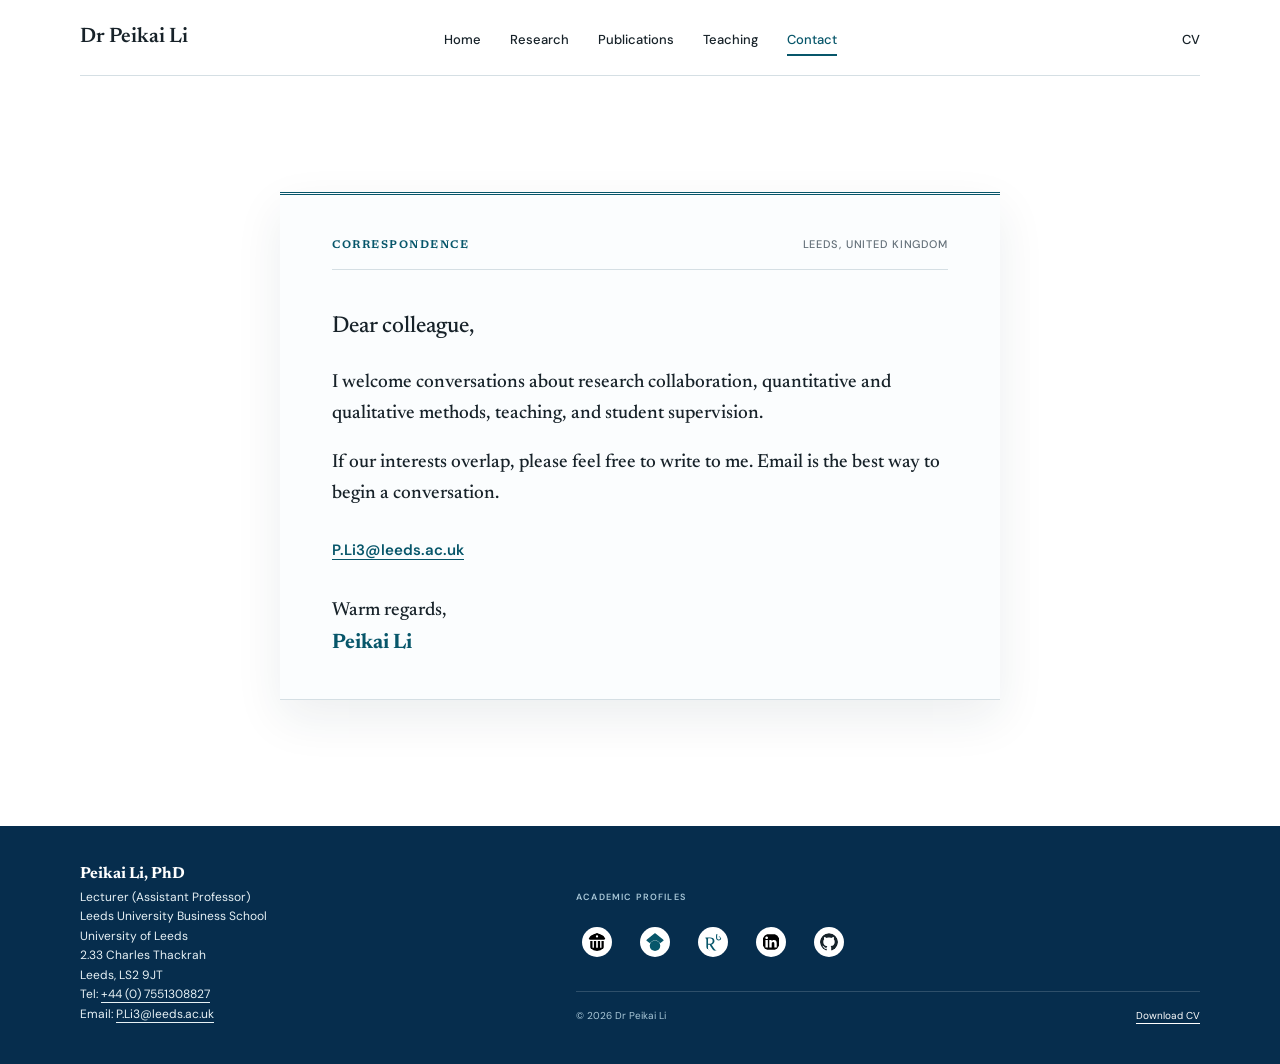
==== contact.html @ 64f4bd40 "Refine page headings and redesign contact letter" ====
<!doctype html>
<html lang="en"><head>
  <meta charset="utf-8"><meta name="viewport" content="width=device-width,initial-scale=1"><meta name="description" content="Contact Dr Peikai Li and find his academic profiles.">
  <title>Dr Peikai Li | Contact</title><link rel="preconnect" href="https://fonts.googleapis.com"><link rel="preconnect" href="https://fonts.gstatic.com" crossorigin><link href="https://fonts.googleapis.com/css2?family=DM+Sans:wght@400;500;600&family=Newsreader:opsz,wght@6..72,500;6..72,600&display=swap" rel="stylesheet"><link rel="stylesheet" href="styles.css">
</head><body class="contact-body">
  <a class="skip-link" href="#main">Skip to content</a><header class="site-header"><a class="site-name" href="index.html">Dr Peikai Li</a><nav aria-label="Main navigation"><a href="index.html">Home</a><a href="research.html">Research</a><a href="publications.html">Publications</a><a href="teaching.html">Teaching</a><a class="active" href="contact.html">Contact</a></nav><a class="cv-link" href="assets/Peikai-Li-CV.docx">CV</a></header>
  <main id="main" class="page-main contact-page letter-page">
    <article class="letter-card">
      <div class="letter-heading"><p class="section-label">Correspondence</p><p>Leeds, United Kingdom</p></div>
      <p class="salutation">Dear colleague,</p>
      <p>I welcome conversations about research collaboration, quantitative and qualitative methods, teaching, and student supervision.</p>
      <p>If our interests overlap, please feel free to write to me. Email is the best way to begin a conversation.</p>
      <p class="letter-email"><a href="mailto:P.Li3@leeds.ac.uk">P.Li3@leeds.ac.uk</a></p>
      <p class="letter-signoff">Warm regards,<br><strong>Peikai Li</strong></p>
    </article>
  </main>
  <section class="contact-band" aria-label="Contact details and academic profiles"><div class="contact-band-inner">
    <address><strong>Peikai Li, PhD</strong><br>Lecturer (Assistant Professor)<br>Leeds University Business School<br>University of Leeds<br>2.33 Charles Thackrah<br>Leeds, LS2 9JT<br>Tel: <a href="tel:+447551308827">+44 (0) 7551308827</a><br>Email: <a href="mailto:P.Li3@leeds.ac.uk">P.Li3@leeds.ac.uk</a></address>
    <div class="band-profiles"><p>Academic profiles</p><div class="profile-links">
      <a aria-label="University of Leeds profile" title="University of Leeds" href="https://business.leeds.ac.uk/departments-management-organisations/staff/2081/dr-peikai-li" target="_blank" rel="noreferrer"><img src="assets/icon-leeds.svg" alt=""></a>
      <a aria-label="Google Scholar" title="Google Scholar" href="https://scholar.google.nl/citations?hl=en&amp;user=7ez94Y8AAAAJ" target="_blank" rel="noreferrer"><img src="assets/icon-google-scholar.svg" alt=""></a>
      <a aria-label="ResearchGate" title="ResearchGate" href="https://www.researchgate.net/profile/Peikai-Li" target="_blank" rel="noreferrer"><img src="assets/icon-researchgate.svg" alt=""></a>
      <a aria-label="LinkedIn" title="LinkedIn" href="https://www.linkedin.com/in/peikai-li-b8738012b/?locale=en" target="_blank" rel="noreferrer"><img src="assets/icon-linkedin.svg" alt=""></a>
      <a aria-label="GitHub" title="GitHub" href="https://github.com/dr-Peikai-Li" target="_blank" rel="noreferrer"><img src="assets/icon-github.svg" alt=""></a>
    </div><div class="band-meta"><span>© 2026 Dr Peikai Li</span><a href="assets/Peikai-Li-CV.docx">Download CV</a></div></div>
  </div></section>
</body></html>
---- styles.css ----
:root {
  --ink: #172229;
  --muted: #647079;
  --paper: #ffffff;
  --cool: #f2f7fa;
  --cool-strong: #e7f0f5;
  --teal: #07566a;
  --line: #d5dfe4;
  --serif: "Newsreader", Georgia, serif;
  --sans: "DM Sans", Arial, sans-serif;
  --page: min(1120px, calc(100% - 48px));
}

* { box-sizing: border-box; }
html { scroll-behavior: smooth; }
body { margin: 0; color: var(--ink); background: var(--paper); font: 16px/1.62 var(--sans); -webkit-font-smoothing: antialiased; }
a { color: inherit; text-decoration-thickness: 1px; text-underline-offset: 4px; }
a:hover { color: var(--teal); }
h1, h2 { margin-top: 0; font-family: var(--serif); font-weight: 500; line-height: 1.08; }
.skip-link { position: fixed; top: -60px; left: 16px; z-index: 20; padding: 9px 14px; color: #fff; background: var(--ink); }
.skip-link:focus { top: 12px; }

.site-header { width: var(--page); min-height: 76px; margin: auto; display: grid; grid-template-columns: 1fr auto 1fr; align-items: center; border-bottom: 1px solid var(--line); }
.site-name { justify-self: start; font: 600 21px/1 var(--serif); text-decoration: none; }
.site-header nav { display: flex; gap: 29px; }
.site-header nav a, .cv-link { position: relative; padding: 28px 0 23px; font-size: 13px; font-weight: 500; text-decoration: none; }
.site-header nav a::after { content: ""; position: absolute; left: 0; right: 100%; bottom: 18px; height: 2px; background: var(--teal); transition: right .2s ease; }
.site-header nav a:hover::after, .site-header nav a.active::after { right: 0; }
.site-header nav a.active { color: var(--teal); }
.cv-link { justify-self: end; }

.home-main, .page-main, footer { width: var(--page); margin-inline: auto; }
.home-hero { display: grid; grid-template-columns: minmax(0, 1.25fr) minmax(300px, .75fr); align-items: center; gap: 84px; padding: 38px 0; }
.home-copy { animation: rise .55s ease-out both; }
.home-copy h1 { margin: 0 0 19px; font-size: clamp(52px, 5.2vw, 64px); letter-spacing: -.03em; }
.home-copy h1 span { display: block; margin-top: 8px; color: var(--ink); font: 500 .42em/1.15 var(--serif); letter-spacing: .03em; }
.role { margin: 0 0 20px; color: #35454e; font-size: 18px; line-height: 1.45; }
.role::after { content: ""; display: block; width: 70px; height: 3px; margin-top: 22px; background: var(--teal); }
.bio { max-width: 650px; margin: 0 0 19px; font: 500 19px/1.42 var(--serif); }
.email-link { color: var(--teal); font-size: 13px; font-weight: 600; }
.portrait-wrap { position: relative; z-index: 0; margin: 0; animation: rise .65s .08s ease-out both; }
.portrait-wrap::before { content: ""; position: absolute; z-index: -1; top: -38px; right: calc((100vw - min(1120px, 100vw - 48px)) / -2); bottom: -38px; left: 50%; background: var(--cool-strong); }
.portrait-wrap img { display: block; width: min(100%, 350px); height: auto; aspect-ratio: 1; margin-inline: auto; object-fit: cover; border: 4px solid #fff; border-radius: 50%; filter: saturate(.86); }

.home-details { position: relative; display: grid; grid-template-columns: 1fr 1fr; gap: 70px; padding: 33px 0 58px; }
.home-details::before { content: ""; position: absolute; z-index: -1; inset: 0 calc((100vw - 100%) / -2); background: var(--cool); border-top: 1px solid var(--line); }
.section-label { margin: 0 0 20px; color: var(--teal); font-size: 11px; font-weight: 600; letter-spacing: .14em; text-transform: uppercase; }
.timeline { border-left: 1px solid var(--teal); }
.timeline article { position: relative; display: grid; grid-template-columns: 82px 1fr; gap: 20px; padding: 0 0 19px 24px; }
.timeline article:last-child { padding-bottom: 0; }
.timeline article::before { content: ""; position: absolute; top: 7px; left: -5px; width: 9px; height: 9px; border: 2px solid var(--cool); border-radius: 50%; background: var(--teal); }
.timeline article > span { color: var(--muted); font-size: 12px; font-weight: 600; }
.timeline strong { font-size: 14px; font-weight: 600; }
.timeline p { margin: 2px 0 0; color: var(--muted); font-size: 13px; }

.page-main { min-height: calc(100vh - 150px); padding: 62px 0 76px; }
.narrow-page, .contact-page { max-width: 940px; }
.page-intro { display: grid; grid-template-columns: 150px 1fr; column-gap: 35px; margin-bottom: 46px; }
.page-intro .section-label { grid-row: 1 / 3; }
.page-intro h1 { margin-bottom: 14px; font-size: clamp(47px, 5vw, 66px); }
.page-intro > p:last-child { max-width: 680px; margin: 0; color: var(--muted); font-size: 17px; }
.page-intro a { color: var(--teal); }
.page-intro.simple-intro { grid-template-columns: 1fr; }
.page-intro.simple-intro h1, .page-intro.simple-intro > p:last-child { grid-column: 1; }
.page-intro.understated-intro { align-items: start; margin-bottom: 36px; padding-bottom: 24px; border-bottom: 1px solid var(--line); }
.page-intro.understated-intro .section-label { grid-row: auto; margin-top: 3px; }
.page-intro.understated-intro > p:last-child { max-width: 720px; }

.topic-list { border-top: 1px solid var(--line); }
.topic-list article { display: grid; grid-template-columns: 250px 1fr; gap: 42px; align-items: start; padding: 28px 0; border-bottom: 1px solid var(--line); }
.topic-list img { width: 250px; height: 170px; object-fit: cover; filter: saturate(.72); transition: filter .25s ease, transform .25s ease; }
.topic-list article:hover img { filter: saturate(.95); transform: translateY(-2px); }
.topic-list h2 { margin: 1px 0 9px; font-size: 31px; }
.topic-list p { max-width: 670px; margin: 0; color: var(--muted); }
.related-work { display: flex; flex-wrap: wrap; gap: 7px 18px; margin-top: 17px; padding-top: 14px; border-top: 1px solid var(--line); }
.related-work > span { flex-basis: 100%; color: var(--teal); font-size: 10px; font-weight: 600; letter-spacing: .12em; text-transform: uppercase; }
.related-work a, .related-work p { color: #344851; font-size: 12px; font-weight: 500; }
.small-callout { display: grid; grid-template-columns: 1.1fr 1fr auto; gap: 30px; align-items: center; margin-top: 30px; padding: 24px 28px; background: var(--cool); border-top: 1px solid var(--line); border-bottom: 1px solid var(--line); }
.small-callout h2 { margin: 0; font-size: 27px; }
.small-callout p { margin: 0; }
.small-callout a { color: var(--teal); font-size: 13px; font-weight: 600; white-space: nowrap; }

.publication-list { padding: 0; margin: 0; list-style: none; border-top: 1px solid var(--line); }
.publication-list li { display: grid; grid-template-columns: 64px 1fr; gap: 18px; padding: 20px 0; border-bottom: 1px solid var(--line); transition: padding-left .2s ease, background .2s ease; }
.publication-list li:hover { padding-left: 10px; background: var(--cool); }
.publication-list li > span { color: var(--teal); font-size: 12px; font-weight: 600; }
.publication-list h2 { margin: 0 0 5px; font: 600 17px/1.4 var(--sans); }
.publication-list p { margin: 0 0 5px; color: var(--muted); font-size: 13px; }
.publication-list a { color: var(--teal); font-size: 11px; font-weight: 600; }
.apa-list li { padding: 22px 0; }
.apa-list li:hover { padding-left: 0; }
.apa-citation { max-width: 800px; margin: 0 !important; color: var(--ink) !important; font-size: 14px !important; line-height: 1.62; }
.apa-citation a { overflow-wrap: anywhere; font-size: 12px; font-weight: 500; }
.ranking-tags { display: flex; gap: 6px; margin-top: 10px; }
.ranking-tags span { padding: 3px 8px; color: var(--teal); background: var(--cool); border: 1px solid var(--line); font-size: 9px; font-weight: 600; letter-spacing: .08em; text-transform: uppercase; }
.software-row { display: grid; grid-template-columns: 1fr 1.2fr auto; gap: 30px; align-items: center; margin-top: 34px; padding: 24px 0; border-top: 1px solid var(--line); border-bottom: 1px solid var(--line); }
.software-row h2 { margin: 0; font-size: 27px; }
.software-row p { margin: 0; color: var(--muted); }
.software-row a { color: var(--teal); font-size: 13px; font-weight: 600; }

.course-list { border-top: 1px solid var(--line); }
.course-list article { display: grid; grid-template-columns: 155px 1fr 280px; gap: 30px; align-items: center; padding: 23px 0; border-bottom: 1px solid var(--line); }
.course-list article > p { margin: 0; color: var(--teal); font-size: 11px; font-weight: 600; letter-spacing: .08em; text-transform: uppercase; }
.course-list h2 { margin: 0; font-size: 25px; }
.course-list span { color: var(--muted); font-size: 13px; }
.methods { margin-top: 40px; }
.methods ul { display: flex; flex-wrap: wrap; gap: 8px; padding: 0; margin: 0; list-style: none; }
.methods li { padding: 6px 10px; color: var(--teal); background: var(--cool); border: 1px solid var(--line); font-size: 12px; }

.contact-grid { display: grid; grid-template-columns: minmax(300px, .75fr) 1.25fr; gap: 80px; padding-top: 35px; border-top: 1px solid var(--line); }
.contact-primary { display: inline-block; margin: 3px 0 25px; color: var(--teal); font: 500 28px var(--serif); }
.contact-address > p:last-child { color: var(--muted); }
.compact-contact { grid-template-columns: 1fr 1fr; align-items: start; }
.compact-contact > p { margin: 0; color: var(--muted); }
.profile-links { display: grid; grid-template-columns: repeat(5, 1fr); gap: 10px; }
.profile-links a { min-width: 0; display: flex; flex-direction: column; align-items: center; gap: 9px; padding: 17px 7px 14px; color: var(--ink); border-top: 1px solid var(--line); border-bottom: 1px solid var(--line); text-decoration: none; transition: background .2s ease, transform .2s ease; }
.profile-links a:hover { color: var(--teal); background: var(--cool); transform: translateY(-2px); }
.profile-links img { width: 25px; height: 25px; object-fit: contain; }
.profile-links span { overflow: hidden; max-width: 100%; font-size: 10px; font-weight: 600; text-overflow: ellipsis; white-space: nowrap; }

.contact-body { min-height: 100vh; display: flex; flex-direction: column; }
.contact-body .site-header { flex: 0 0 auto; }
.contact-body .letter-page { flex: 1 0 auto; }
.letter-page { display: flex; justify-content: center; align-items: center; padding-top: 52px; padding-bottom: 62px; }
.letter-card { width: min(100%, 720px); padding: 42px 52px 38px; background: #fbfdfe; border-top: 3px double var(--teal); border-bottom: 1px solid var(--line); box-shadow: 0 18px 45px rgba(20,45,60,.08); font: 500 19px/1.62 var(--serif); }
.letter-heading { display: flex; justify-content: space-between; gap: 25px; margin-bottom: 38px; padding-bottom: 14px; border-bottom: 1px solid var(--line); }
.letter-heading p { margin: 0; }
.letter-heading p:last-child { color: var(--muted); font: 500 11px var(--sans); letter-spacing: .08em; text-transform: uppercase; }
.salutation { font-size: 23px; }
.letter-email { margin: 28px 0; font-family: var(--sans); font-size: 15px; font-weight: 600; }
.letter-email a { color: var(--teal); }
.letter-signoff { margin: 34px 0 0; }
.letter-signoff strong { color: var(--teal); font-size: 21px; }

.contact-band { flex: 0 0 auto; color: #e7f1f5; background: #062d4d; }
.contact-band-inner { width: var(--page); margin: auto; display: grid; grid-template-columns: minmax(300px, .8fr) 1.2fr; gap: 80px; align-items: end; padding: 36px 0 40px; }
.contact-band address { font-style: normal; font-size: 12px; line-height: 1.62; }
.contact-band address strong { color: #fff; font-family: var(--serif); font-size: 16px; }
.contact-band a { color: inherit; }
.band-profiles > p { margin: 0 0 16px; color: #a9c7d7; font-size: 9px; font-weight: 600; letter-spacing: .13em; text-transform: uppercase; }
.contact-band .profile-links { display: flex; gap: 16px; }
.contact-band .profile-links a { flex: 0 0 42px; width: 42px; height: 42px; display: grid; place-items: center; padding: 0; color: #e7f1f5; border: 0; }
.contact-band .profile-links a:hover { color: #fff; background: rgba(255,255,255,.08); }
.contact-band .profile-links img { width: 30px; height: 30px; padding: 6px; background: #fff; border-radius: 50%; }
.band-meta { display: flex; justify-content: space-between; gap: 25px; margin-top: 28px; padding-top: 16px; color: #a9c7d7; border-top: 1px solid rgba(255,255,255,.16); font-size: 10px; }
.band-meta a { color: #fff; }

footer { display: flex; justify-content: space-between; gap: 30px; padding: 26px 0 42px; color: var(--muted); font-size: 11px; border-top: 1px solid var(--line); }
footer p { margin: 0; }
footer div { display: flex; gap: 20px; }

@keyframes rise { from { opacity: 0; transform: translateY(10px); } to { opacity: 1; transform: none; } }
@media (max-width: 820px) {
  :root { --page: min(100% - 32px, 660px); }
  .site-header { grid-template-columns: 1fr auto; padding-top: 16px; }
  .site-header nav { grid-column: 1 / 3; grid-row: 2; justify-content: space-between; width: 100%; gap: 12px; overflow-x: auto; }
  .site-header nav a { padding: 15px 0 20px; }
  .site-header nav a::after { bottom: 14px; }
  .home-hero { grid-template-columns: 1fr; gap: 38px; min-height: auto; padding: 48px 0; }
  .portrait-wrap { grid-row: 1; max-width: 290px; }
  .portrait-wrap::before { inset: -35px calc((100vw - min(100vw - 32px, 660px)) / -2) -35px 45%; }
  .home-details { grid-template-columns: 1fr; gap: 32px; }
  .page-intro { grid-template-columns: 1fr; gap: 4px; }
  .page-intro .section-label { grid-row: auto; }
  .topic-list article { grid-template-columns: 190px 1fr; gap: 25px; }
  .topic-list img { width: 190px; height: 140px; }
  .small-callout, .software-row { grid-template-columns: 1fr; }
  .course-list article { grid-template-columns: 1fr; gap: 5px; }
  .contact-grid { grid-template-columns: 1fr; gap: 42px; }
  .contact-band-inner { grid-template-columns: 1fr; gap: 30px; }
  .letter-page { align-items: flex-start; }
}

@media (max-width: 540px) {
  .home-copy h1 { font-size: 54px; }
  .home-copy h1 span { font-size: .5em; }
  .bio { font-size: 20px; }
  .timeline article { grid-template-columns: 70px 1fr; padding-left: 19px; }
  .topic-list article { grid-template-columns: 1fr; }
  .topic-list img { width: 100%; height: 190px; }
  .site-header nav a { font-size: 11px; }
  .page-main { padding-top: 44px; }
  .profile-links { grid-template-columns: repeat(3, 1fr); }
  .contact-band-inner { padding: 30px 0; }
  .letter-card { padding: 32px 24px; font-size: 17px; }
  .letter-heading { align-items: flex-start; flex-direction: column; gap: 6px; margin-bottom: 28px; }
  .band-meta { align-items: flex-start; flex-direction: column; gap: 8px; }
  .contact-primary { font-size: 23px; }
  footer { flex-direction: column; }
}

@media (prefers-reduced-motion: reduce) {
  html { scroll-behavior: auto; }
  *, *::before, *::after { animation: none !important; transition: none !important; }
}
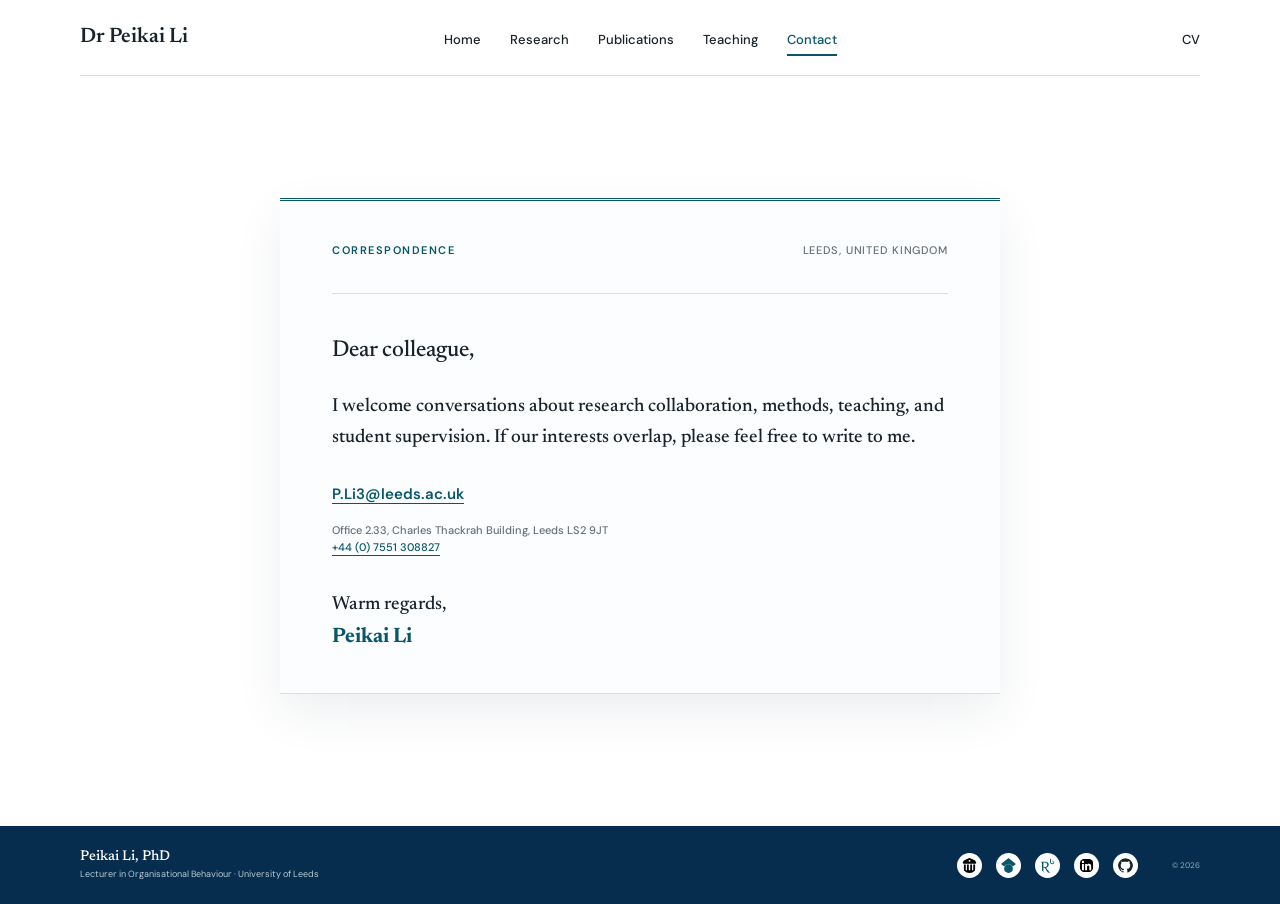
==== commit 6e9c2978: "Refine unified academic site footer" ====
--- a/contact.html
+++ b/contact.html
@@ -6,22 +6,13 @@
   <a class="skip-link" href="#main">Skip to content</a><header class="site-header"><a class="site-name" href="index.html">Dr Peikai Li</a><nav aria-label="Main navigation"><a href="index.html">Home</a><a href="research.html">Research</a><a href="publications.html">Publications</a><a href="teaching.html">Teaching</a><a class="active" href="contact.html">Contact</a></nav><a class="cv-link" href="assets/Peikai-Li-CV.docx">CV</a></header>
   <main id="main" class="page-main contact-page letter-page">
     <article class="letter-card">
-      <div class="letter-heading"><p class="section-label">Correspondence</p><p>Leeds, United Kingdom</p></div>
+      <div class="letter-heading"><h1 class="section-label">Correspondence</h1><p>Leeds, United Kingdom</p></div>
       <p class="salutation">Dear colleague,</p>
-      <p>I welcome conversations about research collaboration, quantitative and qualitative methods, teaching, and student supervision.</p>
-      <p>If our interests overlap, please feel free to write to me. Email is the best way to begin a conversation.</p>
+      <p>I welcome conversations about research collaboration, methods, teaching, and student supervision. If our interests overlap, please feel free to write to me.</p>
       <p class="letter-email"><a href="mailto:P.Li3@leeds.ac.uk">P.Li3@leeds.ac.uk</a></p>
+      <p class="office-details">Office 2.33, Charles Thackrah Building, Leeds LS2 9JT<br><a href="tel:+447551308827">+44 (0) 7551 308827</a></p>
       <p class="letter-signoff">Warm regards,<br><strong>Peikai Li</strong></p>
     </article>
   </main>
-  <section class="contact-band" aria-label="Contact details and academic profiles"><div class="contact-band-inner">
-    <address><strong>Peikai Li, PhD</strong><br>Lecturer (Assistant Professor)<br>Leeds University Business School<br>University of Leeds<br>2.33 Charles Thackrah<br>Leeds, LS2 9JT<br>Tel: <a href="tel:+447551308827">+44 (0) 7551308827</a><br>Email: <a href="mailto:P.Li3@leeds.ac.uk">P.Li3@leeds.ac.uk</a></address>
-    <div class="band-profiles"><p>Academic profiles</p><div class="profile-links">
-      <a aria-label="University of Leeds profile" title="University of Leeds" href="https://business.leeds.ac.uk/departments-management-organisations/staff/2081/dr-peikai-li" target="_blank" rel="noreferrer"><img src="assets/icon-leeds.svg" alt=""></a>
-      <a aria-label="Google Scholar" title="Google Scholar" href="https://scholar.google.nl/citations?hl=en&amp;user=7ez94Y8AAAAJ" target="_blank" rel="noreferrer"><img src="assets/icon-google-scholar.svg" alt=""></a>
-      <a aria-label="ResearchGate" title="ResearchGate" href="https://www.researchgate.net/profile/Peikai-Li" target="_blank" rel="noreferrer"><img src="assets/icon-researchgate.svg" alt=""></a>
-      <a aria-label="LinkedIn" title="LinkedIn" href="https://www.linkedin.com/in/peikai-li-b8738012b/?locale=en" target="_blank" rel="noreferrer"><img src="assets/icon-linkedin.svg" alt=""></a>
-      <a aria-label="GitHub" title="GitHub" href="https://github.com/dr-Peikai-Li" target="_blank" rel="noreferrer"><img src="assets/icon-github.svg" alt=""></a>
-    </div><div class="band-meta"><span>© 2026 Dr Peikai Li</span><a href="assets/Peikai-Li-CV.docx">Download CV</a></div></div>
-  </div></section>
+  <footer class="site-footer"><div class="site-footer-inner"><div class="footer-identity"><strong>Peikai Li, PhD</strong><span>Lecturer in Organisational Behaviour · University of Leeds</span></div><div class="footer-links"><a aria-label="University of Leeds profile" title="University of Leeds" href="https://business.leeds.ac.uk/departments-management-organisations/staff/2081/dr-peikai-li" target="_blank" rel="noreferrer"><img src="assets/icon-leeds.svg" alt=""></a><a aria-label="Google Scholar" title="Google Scholar" href="https://scholar.google.nl/citations?hl=en&amp;user=7ez94Y8AAAAJ" target="_blank" rel="noreferrer"><img src="assets/icon-google-scholar.svg" alt=""></a><a aria-label="ResearchGate" title="ResearchGate" href="https://www.researchgate.net/profile/Peikai-Li" target="_blank" rel="noreferrer"><img src="assets/icon-researchgate.svg" alt=""></a><a aria-label="LinkedIn" title="LinkedIn" href="https://www.linkedin.com/in/peikai-li-b8738012b/?locale=en" target="_blank" rel="noreferrer"><img src="assets/icon-linkedin.svg" alt=""></a><a aria-label="GitHub" title="GitHub" href="https://github.com/dr-Peikai-Li" target="_blank" rel="noreferrer"><img src="assets/icon-github.svg" alt=""></a></div><span class="footer-copy">© 2026</span></div></footer>
 </body></html>
--- a/styles.css
+++ b/styles.css
@@ -44,7 +44,7 @@
 
 .home-details { position: relative; display: grid; grid-template-columns: 1fr 1fr; gap: 70px; padding: 33px 0 58px; }
 .home-details::before { content: ""; position: absolute; z-index: -1; inset: 0 calc((100vw - 100%) / -2); background: var(--cool); border-top: 1px solid var(--line); }
-.section-label { margin: 0 0 20px; color: var(--teal); font-size: 11px; font-weight: 600; letter-spacing: .14em; text-transform: uppercase; }
+.section-label { margin: 0 0 20px; color: var(--teal); font: 600 11px/1.4 var(--sans); letter-spacing: .14em; text-transform: uppercase; }
 .timeline { border-left: 1px solid var(--teal); }
 .timeline article { position: relative; display: grid; grid-template-columns: 82px 1fr; gap: 20px; padding: 0 0 19px 24px; }
 .timeline article:last-child { padding-bottom: 0; }
@@ -58,6 +58,7 @@
 .page-intro { display: grid; grid-template-columns: 150px 1fr; column-gap: 35px; margin-bottom: 46px; }
 .page-intro .section-label { grid-row: 1 / 3; }
 .page-intro h1 { margin-bottom: 14px; font-size: clamp(47px, 5vw, 66px); }
+.page-intro h1.section-label { margin: 3px 0 20px; font: 600 11px/1.4 var(--sans); letter-spacing: .14em; }
 .page-intro > p:last-child { max-width: 680px; margin: 0; color: var(--muted); font-size: 17px; }
 .page-intro a { color: var(--teal); }
 .page-intro.simple-intro { grid-template-columns: 1fr; }
@@ -89,7 +90,7 @@
 .publication-list a { color: var(--teal); font-size: 11px; font-weight: 600; }
 .apa-list li { padding: 22px 0; }
 .apa-list li:hover { padding-left: 0; }
-.apa-citation { max-width: 800px; margin: 0 !important; color: var(--ink) !important; font-size: 14px !important; line-height: 1.62; }
+.apa-citation { max-width: 76ch; margin: 0 !important; padding-left: 1.5em; color: var(--ink) !important; font-size: 14px !important; line-height: 1.7; text-indent: -1.5em; }
 .apa-citation a { overflow-wrap: anywhere; font-size: 12px; font-weight: 500; }
 .ranking-tags { display: flex; gap: 6px; margin-top: 10px; }
 .ranking-tags span { padding: 3px 8px; color: var(--teal); background: var(--cool); border: 1px solid var(--line); font-size: 9px; font-weight: 600; letter-spacing: .08em; text-transform: uppercase; }
@@ -99,13 +100,12 @@
 .software-row a { color: var(--teal); font-size: 13px; font-weight: 600; }
 
 .course-list { border-top: 1px solid var(--line); }
-.course-list article { display: grid; grid-template-columns: 155px 1fr 280px; gap: 30px; align-items: center; padding: 23px 0; border-bottom: 1px solid var(--line); }
+.course-list article { display: grid; grid-template-columns: 155px 1fr 280px; gap: 30px; align-items: center; padding: 19px 0; border-bottom: 1px solid var(--line); }
 .course-list article > p { margin: 0; color: var(--teal); font-size: 11px; font-weight: 600; letter-spacing: .08em; text-transform: uppercase; }
-.course-list h2 { margin: 0; font-size: 25px; }
+.course-list h2 { margin: 0; font-size: 20px; line-height: 1.2; }
 .course-list span { color: var(--muted); font-size: 13px; }
 .methods { margin-top: 40px; }
-.methods ul { display: flex; flex-wrap: wrap; gap: 8px; padding: 0; margin: 0; list-style: none; }
-.methods li { padding: 6px 10px; color: var(--teal); background: var(--cool); border: 1px solid var(--line); font-size: 12px; }
+.methods p { max-width: 760px; margin: 0; color: var(--muted); font-size: 13px; line-height: 1.8; }
 
 .contact-grid { display: grid; grid-template-columns: minmax(300px, .75fr) 1.25fr; gap: 80px; padding-top: 35px; border-top: 1px solid var(--line); }
 .contact-primary { display: inline-block; margin: 3px 0 25px; color: var(--teal); font: 500 28px var(--serif); }
@@ -129,35 +129,50 @@
 .salutation { font-size: 23px; }
 .letter-email { margin: 28px 0; font-family: var(--sans); font-size: 15px; font-weight: 600; }
 .letter-email a { color: var(--teal); }
+.office-details { margin: -12px 0 0; color: var(--muted); font: 500 11px/1.55 var(--sans); }
+.office-details a { color: var(--teal); }
 .letter-signoff { margin: 34px 0 0; }
 .letter-signoff strong { color: var(--teal); font-size: 21px; }
 
 .contact-band { flex: 0 0 auto; color: #e7f1f5; background: #062d4d; }
-.contact-band-inner { width: var(--page); margin: auto; display: grid; grid-template-columns: minmax(300px, .8fr) 1.2fr; gap: 80px; align-items: end; padding: 36px 0 40px; }
-.contact-band address { font-style: normal; font-size: 12px; line-height: 1.62; }
-.contact-band address strong { color: #fff; font-family: var(--serif); font-size: 16px; }
+.contact-band-inner { width: var(--page); margin: auto; display: grid; grid-template-columns: minmax(500px, 1.35fr) .65fr; gap: 44px; align-items: center; padding: 11px 0 12px; }
+.contact-band address { font-style: normal; font-size: 10px; line-height: 1.55; }
+.contact-band address strong, .contact-band address span { display: block; }
+.contact-band address strong { margin-bottom: 2px; color: #fff; font-family: var(--serif); font-size: 14px; }
 .contact-band a { color: inherit; }
-.band-profiles > p { margin: 0 0 16px; color: #a9c7d7; font-size: 9px; font-weight: 600; letter-spacing: .13em; text-transform: uppercase; }
-.contact-band .profile-links { display: flex; gap: 16px; }
-.contact-band .profile-links a { flex: 0 0 42px; width: 42px; height: 42px; display: grid; place-items: center; padding: 0; color: #e7f1f5; border: 0; }
+.band-profiles { display: grid; grid-template-columns: auto 1fr; gap: 18px; align-items: center; }
+.band-profiles > p { display: none; }
+.contact-band .profile-links { display: flex; gap: 10px; }
+.contact-band .profile-links a { flex: 0 0 34px; width: 34px; height: 34px; display: grid; place-items: center; padding: 0; color: #e7f1f5; border: 0; }
 .contact-band .profile-links a:hover { color: #fff; background: rgba(255,255,255,.08); }
-.contact-band .profile-links img { width: 30px; height: 30px; padding: 6px; background: #fff; border-radius: 50%; }
-.band-meta { display: flex; justify-content: space-between; gap: 25px; margin-top: 28px; padding-top: 16px; color: #a9c7d7; border-top: 1px solid rgba(255,255,255,.16); font-size: 10px; }
+.contact-band .profile-links img { width: 26px; height: 26px; padding: 5px; background: #fff; border-radius: 50%; }
+.band-meta { display: flex; flex-direction: column; gap: 1px; margin: 0; padding: 0; color: #a9c7d7; border: 0; font-size: 8px; white-space: nowrap; }
 .band-meta a { color: #fff; }
 
-footer { display: flex; justify-content: space-between; gap: 30px; padding: 26px 0 42px; color: var(--muted); font-size: 11px; border-top: 1px solid var(--line); }
+footer { display: flex; justify-content: space-between; gap: 30px; padding: 20px 0 26px; color: var(--muted); font-size: 10px; border-top: 1px solid var(--line); }
 footer p { margin: 0; }
 footer div { display: flex; gap: 20px; }
+
+.site-footer { width: 100%; margin: 0; padding: 0; color: #dce9ef; background: #062d4d; border: 0; }
+.site-footer-inner { width: var(--page); min-height: 78px; margin: auto; display: grid; grid-template-columns: 1fr auto auto; gap: 32px; align-items: center; }
+.footer-identity { display: flex !important; flex-direction: column; gap: 1px !important; }
+.footer-identity strong { color: #fff; font: 500 14px/1.3 var(--serif); }
+.footer-identity span { color: #b8cbd5; font-size: 9px; }
+.footer-links { display: flex; gap: 9px !important; }
+.footer-links a { width: 30px; height: 30px; display: grid; place-items: center; text-decoration: none; border-radius: 50%; transition: transform .2s ease, background .2s ease; }
+.footer-links a:hover { background: rgba(255,255,255,.1); transform: translateY(-1px); }
+.footer-links img { width: 25px; height: 25px; padding: 5px; background: #fff; border-radius: 50%; }
+.footer-copy { color: #91aeba; font-size: 8px; white-space: nowrap; }
 
 @keyframes rise { from { opacity: 0; transform: translateY(10px); } to { opacity: 1; transform: none; } }
 @media (max-width: 820px) {
   :root { --page: min(100% - 32px, 660px); }
   .site-header { grid-template-columns: 1fr auto; padding-top: 16px; }
   .site-header nav { grid-column: 1 / 3; grid-row: 2; justify-content: space-between; width: 100%; gap: 12px; overflow-x: auto; }
-  .site-header nav a { padding: 15px 0 20px; }
+  .site-header nav a { display: flex; align-items: center; min-height: 44px; padding: 12px 0 17px; }
   .site-header nav a::after { bottom: 14px; }
   .home-hero { grid-template-columns: 1fr; gap: 38px; min-height: auto; padding: 48px 0; }
-  .portrait-wrap { grid-row: 1; max-width: 290px; }
+  .portrait-wrap { max-width: 250px; }
   .portrait-wrap::before { inset: -35px calc((100vw - min(100vw - 32px, 660px)) / -2) -35px 45%; }
   .home-details { grid-template-columns: 1fr; gap: 32px; }
   .page-intro { grid-template-columns: 1fr; gap: 4px; }
@@ -167,7 +182,7 @@
   .small-callout, .software-row { grid-template-columns: 1fr; }
   .course-list article { grid-template-columns: 1fr; gap: 5px; }
   .contact-grid { grid-template-columns: 1fr; gap: 42px; }
-  .contact-band-inner { grid-template-columns: 1fr; gap: 30px; }
+  .contact-band-inner { grid-template-columns: 1fr; gap: 10px; }
   .letter-page { align-items: flex-start; }
 }
 
@@ -179,14 +194,22 @@
   .topic-list article { grid-template-columns: 1fr; }
   .topic-list img { width: 100%; height: 190px; }
   .site-header nav a { font-size: 11px; }
+  .home-hero { gap: 30px; padding: 40px 0; }
+  .portrait-wrap { max-width: 235px; margin-inline: auto; }
   .page-main { padding-top: 44px; }
   .profile-links { grid-template-columns: repeat(3, 1fr); }
-  .contact-band-inner { padding: 30px 0; }
+  .contact-band-inner { padding: 12px 0 14px; }
+  .band-profiles { grid-template-columns: 1fr auto; gap: 12px; }
   .letter-card { padding: 32px 24px; font-size: 17px; }
   .letter-heading { align-items: flex-start; flex-direction: column; gap: 6px; margin-bottom: 28px; }
   .band-meta { align-items: flex-start; flex-direction: column; gap: 8px; }
   .contact-primary { font-size: 23px; }
   footer { flex-direction: column; }
+  .site-footer { display: block; }
+  .site-footer-inner { min-height: 0; grid-template-columns: 1fr auto; gap: 14px 20px; padding: 14px 0; }
+  .footer-identity { grid-column: 1 / 3; }
+  .footer-links { grid-row: 2; }
+  .footer-copy { grid-row: 2; align-self: center; }
 }
 
 @media (prefers-reduced-motion: reduce) {
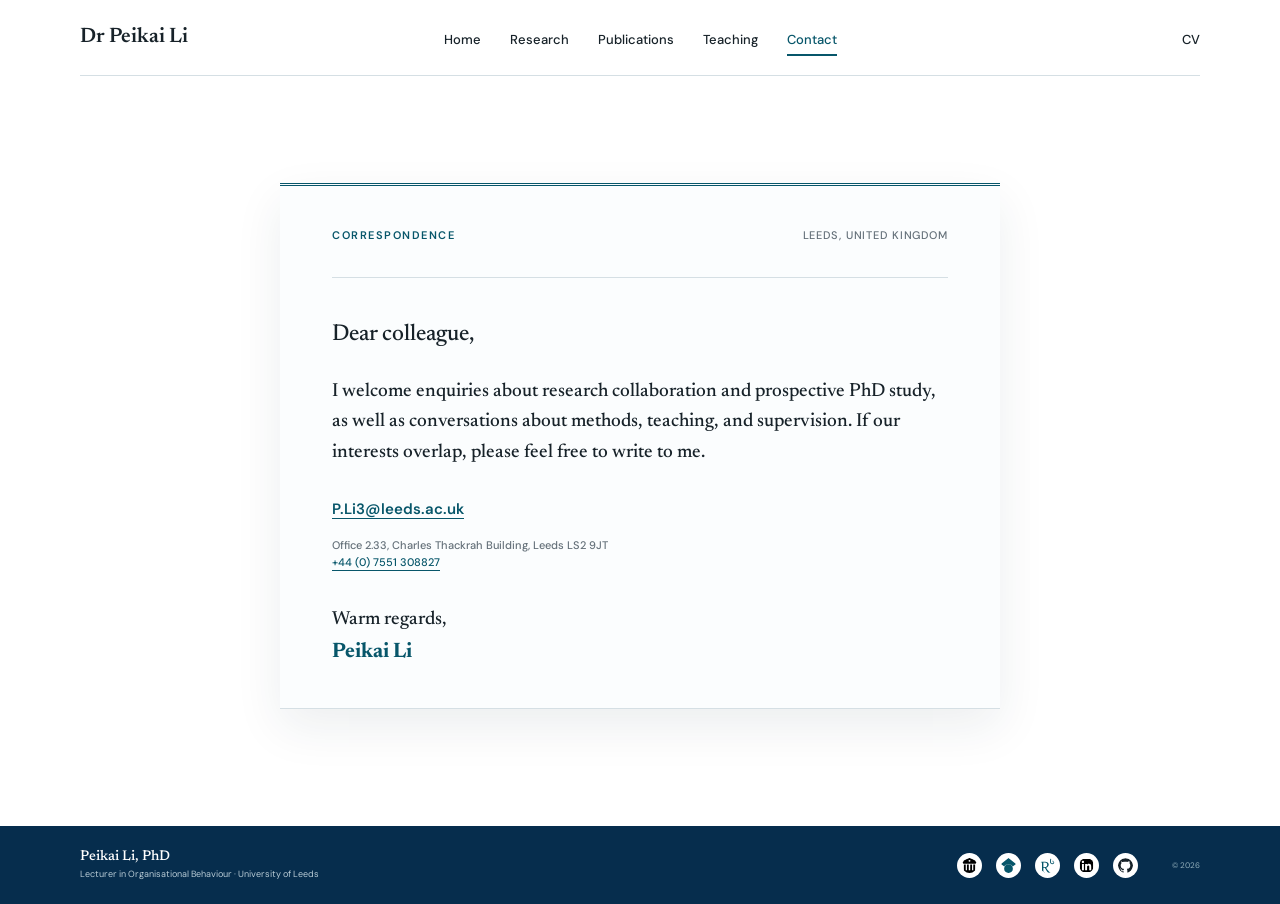
==== commit 799ffcb4: "Invite research and PhD enquiries" ====
--- a/contact.html
+++ b/contact.html
@@ -1,14 +1,14 @@
 <!doctype html>
 <html lang="en"><head>
   <meta charset="utf-8"><meta name="viewport" content="width=device-width,initial-scale=1"><meta name="description" content="Contact Dr Peikai Li and find his academic profiles.">
-  <title>Dr Peikai Li | Contact</title><link rel="preconnect" href="https://fonts.googleapis.com"><link rel="preconnect" href="https://fonts.gstatic.com" crossorigin><link href="https://fonts.googleapis.com/css2?family=DM+Sans:wght@400;500;600&family=Newsreader:opsz,wght@6..72,500;6..72,600&display=swap" rel="stylesheet"><link rel="stylesheet" href="styles.css">
+  <title>Dr Peikai Li | Contact</title><meta name="robots" content="index, follow"><link rel="canonical" href="https://dr-peikai-li.github.io/contact.html"><link rel="preconnect" href="https://fonts.googleapis.com"><link rel="preconnect" href="https://fonts.gstatic.com" crossorigin><link href="https://fonts.googleapis.com/css2?family=DM+Sans:wght@400;500;600&family=Newsreader:opsz,wght@6..72,500;6..72,600&display=swap" rel="stylesheet"><link rel="stylesheet" href="styles.css">
 </head><body class="contact-body">
   <a class="skip-link" href="#main">Skip to content</a><header class="site-header"><a class="site-name" href="index.html">Dr Peikai Li</a><nav aria-label="Main navigation"><a href="index.html">Home</a><a href="research.html">Research</a><a href="publications.html">Publications</a><a href="teaching.html">Teaching</a><a class="active" href="contact.html">Contact</a></nav><a class="cv-link" href="assets/Peikai-Li-CV.docx">CV</a></header>
   <main id="main" class="page-main contact-page letter-page">
     <article class="letter-card">
       <div class="letter-heading"><h1 class="section-label">Correspondence</h1><p>Leeds, United Kingdom</p></div>
       <p class="salutation">Dear colleague,</p>
-      <p>I welcome conversations about research collaboration, methods, teaching, and student supervision. If our interests overlap, please feel free to write to me.</p>
+      <p>I welcome enquiries about research collaboration and prospective PhD study, as well as conversations about methods, teaching, and supervision. If our interests overlap, please feel free to write to me.</p>
       <p class="letter-email"><a href="mailto:P.Li3@leeds.ac.uk">P.Li3@leeds.ac.uk</a></p>
       <p class="office-details">Office 2.33, Charles Thackrah Building, Leeds LS2 9JT<br><a href="tel:+447551308827">+44 (0) 7551 308827</a></p>
       <p class="letter-signoff">Warm regards,<br><strong>Peikai Li</strong></p>
--- a/styles.css
+++ b/styles.css
@@ -5,7 +5,12 @@
   --cool: #f2f7fa;
   --cool-strong: #e7f0f5;
   --teal: #07566a;
+  --navy: #062d4d;
   --line: #d5dfe4;
+  --cool-ink: #35454e;
+  --footer-text: #dce9ef;
+  --footer-muted: #b8cbd5;
+  --letter-paper: #fbfdfe;
   --serif: "Newsreader", Georgia, serif;
   --sans: "DM Sans", Arial, sans-serif;
   --page: min(1120px, calc(100% - 48px));
@@ -34,7 +39,7 @@
 .home-copy { animation: rise .55s ease-out both; }
 .home-copy h1 { margin: 0 0 19px; font-size: clamp(52px, 5.2vw, 64px); letter-spacing: -.03em; }
 .home-copy h1 span { display: block; margin-top: 8px; color: var(--ink); font: 500 .42em/1.15 var(--serif); letter-spacing: .03em; }
-.role { margin: 0 0 20px; color: #35454e; font-size: 18px; line-height: 1.45; }
+.role { margin: 0 0 20px; color: var(--cool-ink); font-size: 18px; line-height: 1.45; }
 .role::after { content: ""; display: block; width: 70px; height: 3px; margin-top: 22px; background: var(--teal); }
 .bio { max-width: 650px; margin: 0 0 19px; font: 500 19px/1.42 var(--serif); }
 .email-link { color: var(--teal); font-size: 13px; font-weight: 600; }
@@ -75,7 +80,7 @@
 .topic-list p { max-width: 670px; margin: 0; color: var(--muted); }
 .related-work { display: flex; flex-wrap: wrap; gap: 7px 18px; margin-top: 17px; padding-top: 14px; border-top: 1px solid var(--line); }
 .related-work > span { flex-basis: 100%; color: var(--teal); font-size: 10px; font-weight: 600; letter-spacing: .12em; text-transform: uppercase; }
-.related-work a, .related-work p { color: #344851; font-size: 12px; font-weight: 500; }
+.related-work a, .related-work p { color: var(--cool-ink); font-size: 12px; font-weight: 500; }
 .small-callout { display: grid; grid-template-columns: 1.1fr 1fr auto; gap: 30px; align-items: center; margin-top: 30px; padding: 24px 28px; background: var(--cool); border-top: 1px solid var(--line); border-bottom: 1px solid var(--line); }
 .small-callout h2 { margin: 0; font-size: 27px; }
 .small-callout p { margin: 0; }
@@ -122,7 +127,7 @@
 .contact-body .site-header { flex: 0 0 auto; }
 .contact-body .letter-page { flex: 1 0 auto; }
 .letter-page { display: flex; justify-content: center; align-items: center; padding-top: 52px; padding-bottom: 62px; }
-.letter-card { width: min(100%, 720px); padding: 42px 52px 38px; background: #fbfdfe; border-top: 3px double var(--teal); border-bottom: 1px solid var(--line); box-shadow: 0 18px 45px rgba(20,45,60,.08); font: 500 19px/1.62 var(--serif); }
+.letter-card { width: min(100%, 720px); padding: 42px 52px 38px; background: var(--letter-paper); border-top: 3px double var(--teal); border-bottom: 1px solid var(--line); box-shadow: 0 18px 45px rgba(20,45,60,.08); font: 500 19px/1.62 var(--serif); }
 .letter-heading { display: flex; justify-content: space-between; gap: 25px; margin-bottom: 38px; padding-bottom: 14px; border-bottom: 1px solid var(--line); }
 .letter-heading p { margin: 0; }
 .letter-heading p:last-child { color: var(--muted); font: 500 11px var(--sans); letter-spacing: .08em; text-transform: uppercase; }
@@ -134,7 +139,7 @@
 .letter-signoff { margin: 34px 0 0; }
 .letter-signoff strong { color: var(--teal); font-size: 21px; }
 
-.contact-band { flex: 0 0 auto; color: #e7f1f5; background: #062d4d; }
+.contact-band { flex: 0 0 auto; color: var(--footer-text); background: var(--navy); }
 .contact-band-inner { width: var(--page); margin: auto; display: grid; grid-template-columns: minmax(500px, 1.35fr) .65fr; gap: 44px; align-items: center; padding: 11px 0 12px; }
 .contact-band address { font-style: normal; font-size: 10px; line-height: 1.55; }
 .contact-band address strong, .contact-band address span { display: block; }
@@ -153,11 +158,11 @@
 footer p { margin: 0; }
 footer div { display: flex; gap: 20px; }
 
-.site-footer { width: 100%; margin: 0; padding: 0; color: #dce9ef; background: #062d4d; border: 0; }
+.site-footer { width: 100%; margin: 0; padding: 0; color: var(--footer-text); background: var(--navy); border: 0; }
 .site-footer-inner { width: var(--page); min-height: 78px; margin: auto; display: grid; grid-template-columns: 1fr auto auto; gap: 32px; align-items: center; }
 .footer-identity { display: flex !important; flex-direction: column; gap: 1px !important; }
 .footer-identity strong { color: #fff; font: 500 14px/1.3 var(--serif); }
-.footer-identity span { color: #b8cbd5; font-size: 9px; }
+.footer-identity span { color: var(--footer-muted); font-size: 9px; }
 .footer-links { display: flex; gap: 9px !important; }
 .footer-links a { width: 30px; height: 30px; display: grid; place-items: center; text-decoration: none; border-radius: 50%; transition: transform .2s ease, background .2s ease; }
 .footer-links a:hover { background: rgba(255,255,255,.1); transform: translateY(-1px); }
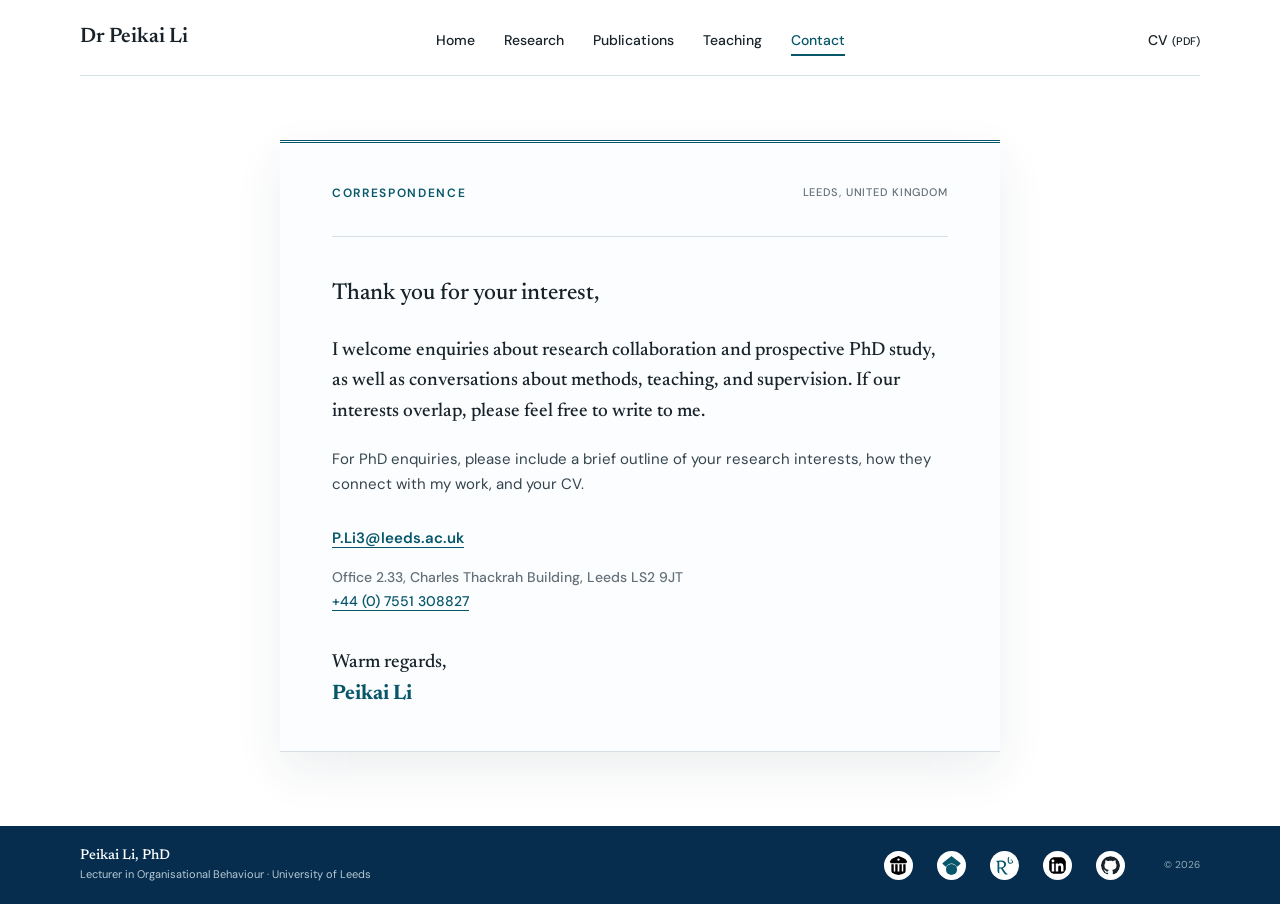
==== commit 39420e5e: "Refresh personal introduction, teaching and supervision pages" ====
--- a/contact.html
+++ b/contact.html
@@ -1,15 +1,15 @@
 <!doctype html>
 <html lang="en"><head>
   <meta charset="utf-8"><meta name="viewport" content="width=device-width,initial-scale=1"><meta name="description" content="Contact Dr Peikai Li and find his academic profiles.">
-  <title>Dr Peikai Li | Contact</title><meta name="robots" content="index, follow"><link rel="canonical" href="https://dr-peikai-li.github.io/contact.html"><link rel="preconnect" href="https://fonts.googleapis.com"><link rel="preconnect" href="https://fonts.gstatic.com" crossorigin><link href="https://fonts.googleapis.com/css2?family=DM+Sans:wght@400;500;600&family=Newsreader:opsz,wght@6..72,500;6..72,600&display=swap" rel="stylesheet"><link rel="stylesheet" href="styles.css">
+  <title>Dr Peikai Li | Contact</title><meta name="robots" content="index, follow"><link rel="canonical" href="https://dr-peikai-li.github.io/contact.html"><link rel="preconnect" href="https://fonts.googleapis.com"><link rel="preconnect" href="https://fonts.gstatic.com" crossorigin><link href="https://fonts.googleapis.com/css2?family=DM+Sans:wght@400;500;600&family=Newsreader:opsz,wght@6..72,500;6..72,600&display=swap" rel="stylesheet"><link rel="stylesheet" href="styles.css?v=4">
 </head><body class="contact-body">
-  <a class="skip-link" href="#main">Skip to content</a><header class="site-header"><a class="site-name" href="index.html">Dr Peikai Li</a><nav aria-label="Main navigation"><a href="index.html">Home</a><a href="research.html">Research</a><a href="publications.html">Publications</a><a href="teaching.html">Teaching</a><a class="active" href="contact.html">Contact</a></nav><a class="cv-link" href="assets/Peikai-Li-CV.docx">CV</a></header>
+  <a class="skip-link" href="#main">Skip to content</a><header class="site-header"><a class="site-name" href="index.html">Dr Peikai Li</a><nav aria-label="Main navigation"><a href="index.html">Home</a><a href="research.html">Research</a><a href="publications.html">Publications</a><a href="teaching.html">Teaching</a><a class="active" aria-current="page" href="contact.html">Contact</a></nav><a class="cv-link" href="assets/Peikai-Li-CV.pdf">CV <span>(PDF)</span></a></header>
   <main id="main" class="page-main contact-page letter-page">
     <article class="letter-card">
       <div class="letter-heading"><h1 class="section-label">Correspondence</h1><p>Leeds, United Kingdom</p></div>
-      <p class="salutation">Dear colleague,</p>
+      <p class="salutation">Thank you for your interest,</p>
       <p>I welcome enquiries about research collaboration and prospective PhD study, as well as conversations about methods, teaching, and supervision. If our interests overlap, please feel free to write to me.</p>
-      <p class="letter-email"><a href="mailto:P.Li3@leeds.ac.uk">P.Li3@leeds.ac.uk</a></p>
+      <p class="enquiry-guidance">For PhD enquiries, please include a brief outline of your research interests, how they connect with my work, and your CV.</p><p class="letter-email"><a href="mailto:P.Li3@leeds.ac.uk">P.Li3@leeds.ac.uk</a></p>
       <p class="office-details">Office 2.33, Charles Thackrah Building, Leeds LS2 9JT<br><a href="tel:+447551308827">+44 (0) 7551 308827</a></p>
       <p class="letter-signoff">Warm regards,<br><strong>Peikai Li</strong></p>
     </article>
--- a/styles.css
+++ b/styles.css
@@ -37,12 +37,16 @@
 .home-main, .page-main, footer { width: var(--page); margin-inline: auto; }
 .home-hero { display: grid; grid-template-columns: minmax(0, 1.25fr) minmax(300px, .75fr); align-items: center; gap: 84px; padding: 38px 0; }
 .home-copy { animation: rise .55s ease-out both; }
+.hero-kicker { margin: 0 0 13px; color: var(--teal); font-size: 11px; font-weight: 600; letter-spacing: .13em; text-transform: uppercase; }
 .home-copy h1 { margin: 0 0 19px; font-size: clamp(52px, 5.2vw, 64px); letter-spacing: -.03em; }
 .home-copy h1 span { display: block; margin-top: 8px; color: var(--ink); font: 500 .42em/1.15 var(--serif); letter-spacing: .03em; }
 .role { margin: 0 0 20px; color: var(--cool-ink); font-size: 18px; line-height: 1.45; }
 .role::after { content: ""; display: block; width: 70px; height: 3px; margin-top: 22px; background: var(--teal); }
 .bio { max-width: 650px; margin: 0 0 19px; font: 500 19px/1.42 var(--serif); }
-.email-link { color: var(--teal); font-size: 13px; font-weight: 600; }
+.hero-actions { display: flex; flex-wrap: wrap; gap: 10px 20px; align-items: center; margin-top: 24px; }
+.hero-actions a { min-height: 44px; display: inline-flex; align-items: center; color: var(--teal); font-size: 13px; font-weight: 600; text-decoration: none; }
+.hero-actions .primary-action { padding: 0 17px; color: #fff; background: var(--teal); }
+.hero-actions .primary-action:hover { color: #fff; background: var(--navy); }
 .portrait-wrap { position: relative; z-index: 0; margin: 0; animation: rise .65s .08s ease-out both; }
 .portrait-wrap::before { content: ""; position: absolute; z-index: -1; top: -38px; right: calc((100vw - min(1120px, 100vw - 48px)) / -2); bottom: -38px; left: 50%; background: var(--cool-strong); }
 .portrait-wrap img { display: block; width: min(100%, 350px); height: auto; aspect-ratio: 1; margin-inline: auto; object-fit: cover; border: 4px solid #fff; border-radius: 50%; filter: saturate(.86); }
@@ -57,6 +61,16 @@
 .timeline article > span { color: var(--muted); font-size: 12px; font-weight: 600; }
 .timeline strong { font-size: 14px; font-weight: 600; }
 .timeline p { margin: 2px 0 0; color: var(--muted); font-size: 13px; }
+
+.home-contributions { display: grid; grid-template-columns: 300px 1fr; gap: 64px; padding: 58px 0 64px; }
+.contributions-intro h2 { margin-bottom: 15px; font-size: 36px; }
+.contributions-intro > p:last-child { margin: 0; color: var(--muted); font-size: 14px; }
+.contribution-grid { display: grid; grid-template-columns: 1fr 1fr; border-top: 1px solid var(--line); }
+.contribution-grid article { padding: 22px 26px 24px 0; border-bottom: 1px solid var(--line); }
+.contribution-grid article:nth-child(even) { padding-left: 26px; border-left: 1px solid var(--line); }
+.contribution-grid span { color: var(--teal); font-size: 10px; font-weight: 600; }
+.contribution-grid h3 { margin: 7px 0 7px; font: 500 22px/1.15 var(--serif); }
+.contribution-grid p { margin: 0; color: var(--muted); font-size: 13px; }
 
 .page-main { min-height: calc(100vh - 150px); padding: 62px 0 76px; }
 .narrow-page, .contact-page { max-width: 940px; }
@@ -180,6 +194,7 @@
   .portrait-wrap { max-width: 250px; }
   .portrait-wrap::before { inset: -35px calc((100vw - min(100vw - 32px, 660px)) / -2) -35px 45%; }
   .home-details { grid-template-columns: 1fr; gap: 32px; }
+  .home-contributions { grid-template-columns: 1fr; gap: 30px; }
   .page-intro { grid-template-columns: 1fr; gap: 4px; }
   .page-intro .section-label { grid-row: auto; }
   .topic-list article { grid-template-columns: 190px 1fr; gap: 25px; }
@@ -200,6 +215,9 @@
   .topic-list img { width: 100%; height: 190px; }
   .site-header nav a { font-size: 11px; }
   .home-hero { gap: 30px; padding: 40px 0; }
+  .hero-actions { gap: 8px 16px; }
+  .contribution-grid { grid-template-columns: 1fr; }
+  .contribution-grid article, .contribution-grid article:nth-child(even) { padding: 20px 0; border-left: 0; }
   .portrait-wrap { max-width: 235px; margin-inline: auto; }
   .page-main { padding-top: 44px; }
   .profile-links { grid-template-columns: repeat(3, 1fr); }
@@ -221,3 +239,96 @@
   html { scroll-behavior: auto; }
   *, *::before, *::after { animation: none !important; transition: none !important; }
 }
+
+/* Readability, supervision and research navigation — September 2026. */
+:focus-visible { outline: 3px solid var(--teal); outline-offset: 5px; }
+.site-header nav a, .cv-link { font-size: 14px; }
+.cv-link span { font-size: 11px; }
+.page-intro.understated-intro { grid-template-columns: 1fr; gap: 18px; }
+.page-intro.understated-intro h1 { margin: 0; font-size: clamp(38px, 5vw, 54px); }
+.section-label { font-size: 12px; }
+.related-work a, .related-work p, .methods p { font-size: 15px; }
+.course-list article { grid-template-columns: 150px minmax(0, 1fr) 235px; gap: 24px; }
+.course-list article > p { font-size: 12px; }
+.course-list span { font-size: 14px; }
+.footer-links a { width: 44px; height: 44px; }
+.footer-links img { width: 29px; height: 29px; }
+.footer-identity span { font-size: 11px; }
+.footer-copy { font-size: 10px; }
+.site-footer a:focus-visible { outline-color: #fff; }
+.office-details { font-size: 14px; line-height: 1.7; }
+.enquiry-guidance { color: var(--cool-ink); font: 15px/1.7 var(--sans); }
+.supervision-approach { margin-top: 56px; max-width: 720px; }
+.supervision-approach h2, .supervision-record h2, .research-tools h2 { font-size: clamp(29px, 3vw, 36px); margin-bottom: 18px; }
+.supervision-approach p:last-child, .section-description { color: var(--muted); }
+.student-feedback { margin: 32px 0 56px; padding: 30px 36px; background: var(--cool); border-left: 3px solid var(--teal); }
+.student-feedback figcaption { color: var(--teal); font-size: 13px; font-weight: 600; }
+.student-feedback figcaption span { display: inline-block; margin-left: 12px; color: var(--muted); font-weight: 400; }
+.student-feedback blockquote { margin: 20px 0 0; max-width: 760px; font: 500 24px/1.5 var(--serif); }
+.student-feedback blockquote p { margin: 0 0 16px; }
+.student-feedback blockquote p:last-child { margin-bottom: 0; }
+.section-heading { display: flex; justify-content: space-between; align-items: center; gap: 24px; }
+.section-heading a { color: var(--teal); font-size: 14px; }
+.cohort { border-top: 1px solid var(--line); }
+.cohort:last-child { border-bottom: 1px solid var(--line); }
+.cohort summary { cursor: pointer; padding: 22px 0; color: var(--teal); }
+.cohort summary span:first-child { margin-left: 8px; font-size: 20px; font-weight: 600; }
+.cohort summary span:last-child { float: right; font-size: 14px; color: var(--muted); }
+.student-list { margin: 0 0 24px; padding: 0; list-style: none; }
+.student-list li { display: grid; grid-template-columns: 185px minmax(0, 1fr); gap: 28px; padding: 20px 0; border-top: 1px solid var(--line); }
+.student-list h3 { margin: 0; font-size: 15px; font-weight: 600; }
+.student-list p { margin: 0; font-size: 16px; line-height: 1.6; }
+.title-status { display: inline-block; margin-top: 7px; color: var(--muted); font-size: 12px; }
+.research-tools { margin: 48px 0; scroll-margin-top: 24px; }
+.tools-grid { display: grid; grid-template-columns: 1fr 1fr; gap: 24px; }
+.tools-grid article { padding: 28px; background: var(--cool); border-top: 2px solid var(--teal); }
+.tools-grid h3 { margin: 0; font: 500 27px/1.2 var(--serif); }
+.tools-grid p { color: var(--muted); }
+.tools-grid a { display: inline-flex; align-items: center; min-height: 44px; color: var(--teal); font-size: 15px; }
+@media (max-width: 820px) {
+  .course-list article { grid-template-columns: 1fr; gap: 7px; }
+  .section-heading { align-items: flex-start; flex-direction: column; gap: 0; }
+  .student-list li { grid-template-columns: 150px minmax(0, 1fr); gap: 20px; }
+}
+@media (max-width: 540px) {
+  .site-header nav { gap: 8px; }
+  .site-header nav a { font-size: 12px; }
+  .home-copy h1 { font-size: 48px; }
+  .home-hero { padding-top: 28px; }
+  .hero-kicker { font-size: 10px; letter-spacing: .07em; }
+  .bio { font-size: 20px; }
+  .portrait-wrap { max-width: 185px; }
+  .student-feedback { padding: 24px; }
+  .student-feedback blockquote { font-size: 21px; }
+  .student-list li, .tools-grid { grid-template-columns: 1fr; gap: 10px; }
+  .cohort summary span:last-child { font-size: 12px; }
+  .footer-links { gap: 5px !important; }
+  .page-main { padding-top: 32px; }
+}
+
+/* A concise personal homepage, with no decorative layers crossing sections. */
+.simple-home { min-height: 100vh; display: flex; flex-direction: column; }
+.simple-home .site-header { flex: 0 0 auto; }
+.simple-home .home-main { flex: 1; width: min(1020px, calc(100% - 48px)); }
+.simple-home .home-hero { grid-template-columns: minmax(0, 1fr) 260px; align-items: start; gap: 76px; padding: 70px 0 64px; }
+.simple-home .home-copy, .simple-home .portrait-wrap { animation: none; }
+.simple-home .home-copy h1 { font-size: clamp(42px, 5vw, 58px); }
+.simple-home .role { font-size: 17px; margin-bottom: 24px; }
+.simple-home .role::after, .simple-home .portrait-wrap::before { display: none; }
+.simple-home .portrait-wrap { max-width: 260px; margin: 4px 0 0; }
+.simple-home .portrait-wrap img { width: 100%; border: 0; }
+.intro-text, .personal-note p { font-size: 16px; line-height: 1.8; color: var(--cool-ink); }
+.intro-text { margin: 0; }
+.personal-note { margin-top: 32px; }
+.personal-note h2 { font-size: 26px; margin: 0 0 14px; }
+.personal-note p { margin: 0 0 14px; }
+.home-footer { width: var(--page); margin: 0 auto; padding: 20px 0; font-size: 12px; }
+@media (max-width: 820px) {
+  .simple-home .home-main { width: min(660px, calc(100% - 32px)); }
+  .simple-home .home-hero { grid-template-columns: minmax(0, 1fr) 170px; gap: 30px; padding: 42px 0; }
+}
+@media (max-width: 540px) {
+  .simple-home .home-hero { grid-template-columns: 1fr; gap: 28px; padding: 32px 0; }
+  .simple-home .portrait-wrap { width: 160px; margin: 0; }
+  .simple-home .home-copy h1 { font-size: 44px; }
+}
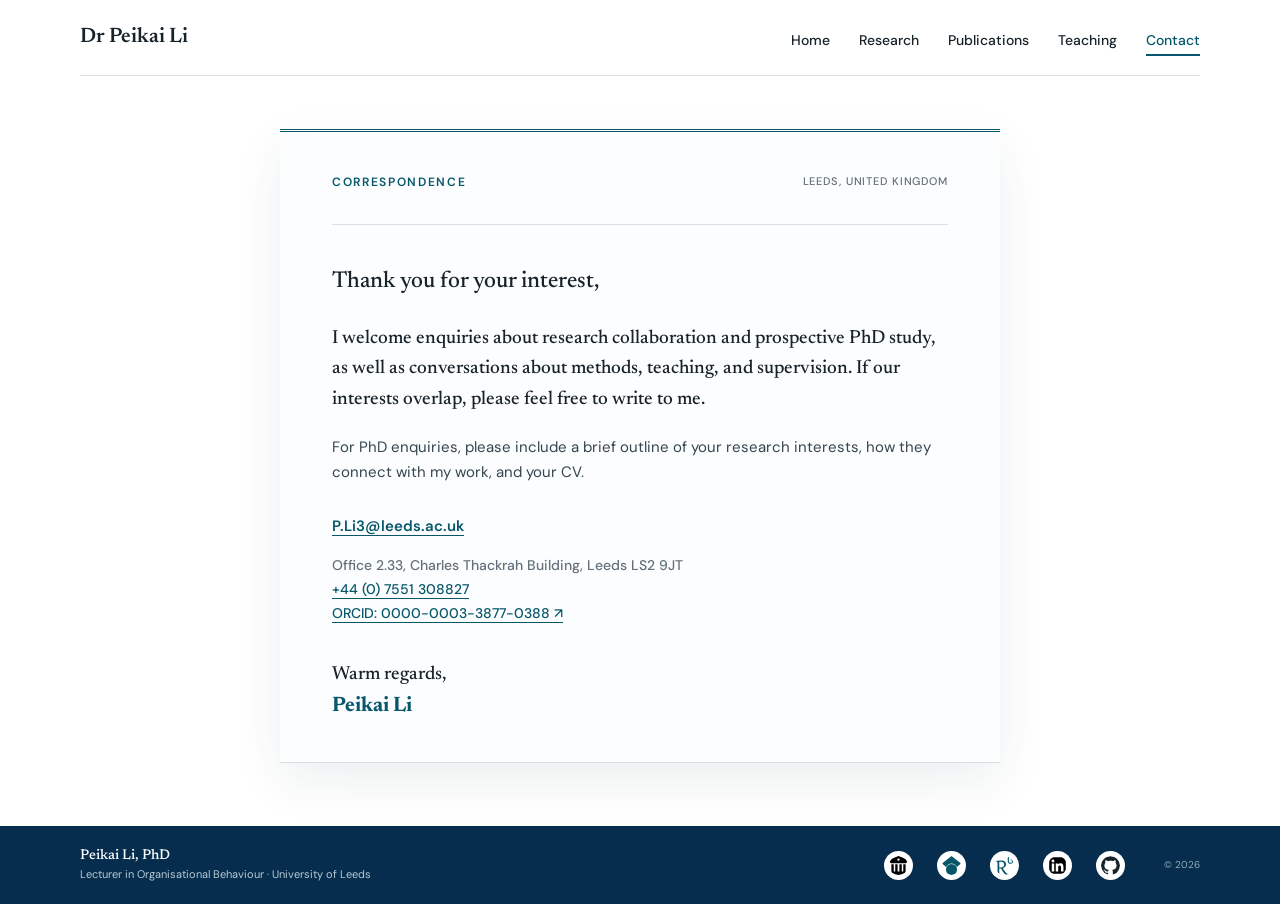
==== commit ad18c40a: "Refresh academic record and remove public CV Add editorial role, award, funding, service, FHEA, new " ====
--- a/contact.html
+++ b/contact.html
@@ -1,16 +1,16 @@
 <!doctype html>
 <html lang="en"><head>
-  <meta charset="utf-8"><meta name="viewport" content="width=device-width,initial-scale=1"><meta name="description" content="Contact Dr Peikai Li and find his academic profiles.">
-  <title>Dr Peikai Li | Contact</title><meta name="robots" content="index, follow"><link rel="canonical" href="https://dr-peikai-li.github.io/contact.html"><link rel="preconnect" href="https://fonts.googleapis.com"><link rel="preconnect" href="https://fonts.gstatic.com" crossorigin><link href="https://fonts.googleapis.com/css2?family=DM+Sans:wght@400;500;600&family=Newsreader:opsz,wght@6..72,500;6..72,600&display=swap" rel="stylesheet"><link rel="stylesheet" href="styles.css?v=4">
+  <meta charset="utf-8"><meta name="viewport" content="width=device-width,initial-scale=1"><meta name="description" content="Contact Dr Peikai Li about research collaboration and prospective PhD study.">
+  <title>Contact | Dr Peikai Li</title><meta name="robots" content="index, follow"><link rel="canonical" href="https://dr-peikai-li.github.io/contact.html"><link rel="icon" href="assets/favicon.svg" type="image/svg+xml"><link rel="icon" href="assets/favicon.png" type="image/png"><link rel="apple-touch-icon" href="assets/favicon.png"><meta property="og:type" content="website"><meta property="og:site_name" content="Dr Peikai Li"><meta property="og:title" content="Contact | Dr Peikai Li"><meta property="og:description" content="Contact Dr Peikai Li about research collaboration and prospective PhD study."><meta property="og:url" content="https://dr-peikai-li.github.io/contact.html"><meta property="og:image" content="https://dr-peikai-li.github.io/profile.jpg"><meta property="og:image:width" content="400"><meta property="og:image:height" content="400"><meta property="og:image:alt" content="Portrait of Dr Peikai Li"><meta name="twitter:card" content="summary"><link rel="preconnect" href="https://fonts.googleapis.com"><link rel="preconnect" href="https://fonts.gstatic.com" crossorigin><link href="https://fonts.googleapis.com/css2?family=DM+Sans:wght@400;500;600&family=Newsreader:opsz,wght@6..72,500;6..72,600&display=swap" rel="stylesheet"><link rel="stylesheet" href="styles.css?v=8">
 </head><body class="contact-body">
-  <a class="skip-link" href="#main">Skip to content</a><header class="site-header"><a class="site-name" href="index.html">Dr Peikai Li</a><nav aria-label="Main navigation"><a href="index.html">Home</a><a href="research.html">Research</a><a href="publications.html">Publications</a><a href="teaching.html">Teaching</a><a class="active" aria-current="page" href="contact.html">Contact</a></nav><a class="cv-link" href="assets/Peikai-Li-CV.pdf">CV <span>(PDF)</span></a></header>
+  <a class="skip-link" href="#main">Skip to content</a><header class="site-header"><a class="site-name" href="index.html">Dr Peikai Li</a><nav aria-label="Main navigation"><a href="index.html">Home</a><a href="research.html">Research</a><a href="publications.html">Publications</a><a href="teaching.html">Teaching</a><a class="active" aria-current="page" href="contact.html">Contact</a></nav></header>
   <main id="main" class="page-main contact-page letter-page">
     <article class="letter-card">
       <div class="letter-heading"><h1 class="section-label">Correspondence</h1><p>Leeds, United Kingdom</p></div>
       <p class="salutation">Thank you for your interest,</p>
       <p>I welcome enquiries about research collaboration and prospective PhD study, as well as conversations about methods, teaching, and supervision. If our interests overlap, please feel free to write to me.</p>
       <p class="enquiry-guidance">For PhD enquiries, please include a brief outline of your research interests, how they connect with my work, and your CV.</p><p class="letter-email"><a href="mailto:P.Li3@leeds.ac.uk">P.Li3@leeds.ac.uk</a></p>
-      <p class="office-details">Office 2.33, Charles Thackrah Building, Leeds LS2 9JT<br><a href="tel:+447551308827">+44 (0) 7551 308827</a></p>
+      <p class="office-details">Office 2.33, Charles Thackrah Building, Leeds LS2 9JT<br><a href="tel:+447551308827">+44 (0) 7551 308827</a><br><a href="https://orcid.org/0000-0003-3877-0388" target="_blank" rel="noreferrer">ORCID: 0000-0003-3877-0388 ↗</a></p>
       <p class="letter-signoff">Warm regards,<br><strong>Peikai Li</strong></p>
     </article>
   </main>
--- a/styles.css
+++ b/styles.css
@@ -25,28 +25,21 @@
 .skip-link { position: fixed; top: -60px; left: 16px; z-index: 20; padding: 9px 14px; color: #fff; background: var(--ink); }
 .skip-link:focus { top: 12px; }
 
-.site-header { width: var(--page); min-height: 76px; margin: auto; display: grid; grid-template-columns: 1fr auto 1fr; align-items: center; border-bottom: 1px solid var(--line); }
+.site-header { width: var(--page); min-height: 76px; margin: auto; display: grid; grid-template-columns: auto 1fr; align-items: center; border-bottom: 1px solid var(--line); }
 .site-name { justify-self: start; font: 600 21px/1 var(--serif); text-decoration: none; }
-.site-header nav { display: flex; gap: 29px; }
-.site-header nav a, .cv-link { position: relative; padding: 28px 0 23px; font-size: 13px; font-weight: 500; text-decoration: none; }
+.site-header nav { display: flex; justify-self: end; gap: 29px; }
+.site-header nav a { position: relative; padding: 28px 0 23px; font-size: 13px; font-weight: 500; text-decoration: none; }
 .site-header nav a::after { content: ""; position: absolute; left: 0; right: 100%; bottom: 18px; height: 2px; background: var(--teal); transition: right .2s ease; }
 .site-header nav a:hover::after, .site-header nav a.active::after { right: 0; }
 .site-header nav a.active { color: var(--teal); }
-.cv-link { justify-self: end; }
 
 .home-main, .page-main, footer { width: var(--page); margin-inline: auto; }
 .home-hero { display: grid; grid-template-columns: minmax(0, 1.25fr) minmax(300px, .75fr); align-items: center; gap: 84px; padding: 38px 0; }
 .home-copy { animation: rise .55s ease-out both; }
-.hero-kicker { margin: 0 0 13px; color: var(--teal); font-size: 11px; font-weight: 600; letter-spacing: .13em; text-transform: uppercase; }
 .home-copy h1 { margin: 0 0 19px; font-size: clamp(52px, 5.2vw, 64px); letter-spacing: -.03em; }
 .home-copy h1 span { display: block; margin-top: 8px; color: var(--ink); font: 500 .42em/1.15 var(--serif); letter-spacing: .03em; }
 .role { margin: 0 0 20px; color: var(--cool-ink); font-size: 18px; line-height: 1.45; }
 .role::after { content: ""; display: block; width: 70px; height: 3px; margin-top: 22px; background: var(--teal); }
-.bio { max-width: 650px; margin: 0 0 19px; font: 500 19px/1.42 var(--serif); }
-.hero-actions { display: flex; flex-wrap: wrap; gap: 10px 20px; align-items: center; margin-top: 24px; }
-.hero-actions a { min-height: 44px; display: inline-flex; align-items: center; color: var(--teal); font-size: 13px; font-weight: 600; text-decoration: none; }
-.hero-actions .primary-action { padding: 0 17px; color: #fff; background: var(--teal); }
-.hero-actions .primary-action:hover { color: #fff; background: var(--navy); }
 .portrait-wrap { position: relative; z-index: 0; margin: 0; animation: rise .65s .08s ease-out both; }
 .portrait-wrap::before { content: ""; position: absolute; z-index: -1; top: -38px; right: calc((100vw - min(1120px, 100vw - 48px)) / -2); bottom: -38px; left: 50%; background: var(--cool-strong); }
 .portrait-wrap img { display: block; width: min(100%, 350px); height: auto; aspect-ratio: 1; margin-inline: auto; object-fit: cover; border: 4px solid #fff; border-radius: 50%; filter: saturate(.86); }
@@ -62,15 +55,6 @@
 .timeline strong { font-size: 14px; font-weight: 600; }
 .timeline p { margin: 2px 0 0; color: var(--muted); font-size: 13px; }
 
-.home-contributions { display: grid; grid-template-columns: 300px 1fr; gap: 64px; padding: 58px 0 64px; }
-.contributions-intro h2 { margin-bottom: 15px; font-size: 36px; }
-.contributions-intro > p:last-child { margin: 0; color: var(--muted); font-size: 14px; }
-.contribution-grid { display: grid; grid-template-columns: 1fr 1fr; border-top: 1px solid var(--line); }
-.contribution-grid article { padding: 22px 26px 24px 0; border-bottom: 1px solid var(--line); }
-.contribution-grid article:nth-child(even) { padding-left: 26px; border-left: 1px solid var(--line); }
-.contribution-grid span { color: var(--teal); font-size: 10px; font-weight: 600; }
-.contribution-grid h3 { margin: 7px 0 7px; font: 500 22px/1.15 var(--serif); }
-.contribution-grid p { margin: 0; color: var(--muted); font-size: 13px; }
 
 .page-main { min-height: calc(100vh - 150px); padding: 62px 0 76px; }
 .narrow-page, .contact-page { max-width: 940px; }
@@ -80,8 +64,6 @@
 .page-intro h1.section-label { margin: 3px 0 20px; font: 600 11px/1.4 var(--sans); letter-spacing: .14em; }
 .page-intro > p:last-child { max-width: 680px; margin: 0; color: var(--muted); font-size: 17px; }
 .page-intro a { color: var(--teal); }
-.page-intro.simple-intro { grid-template-columns: 1fr; }
-.page-intro.simple-intro h1, .page-intro.simple-intro > p:last-child { grid-column: 1; }
 .page-intro.understated-intro { align-items: start; margin-bottom: 36px; padding-bottom: 24px; border-bottom: 1px solid var(--line); }
 .page-intro.understated-intro .section-label { grid-row: auto; margin-top: 3px; }
 .page-intro.understated-intro > p:last-child { max-width: 720px; }
@@ -93,7 +75,7 @@
 .topic-list h2 { margin: 1px 0 9px; font-size: 31px; }
 .topic-list p { max-width: 670px; margin: 0; color: var(--muted); }
 .related-work { display: flex; flex-wrap: wrap; gap: 7px 18px; margin-top: 17px; padding-top: 14px; border-top: 1px solid var(--line); }
-.related-work > span { flex-basis: 100%; color: var(--teal); font-size: 10px; font-weight: 600; letter-spacing: .12em; text-transform: uppercase; }
+.related-work > span { flex-basis: 100%; color: var(--teal); font-size: 13px; font-weight: 600; letter-spacing: .12em; text-transform: uppercase; }
 .related-work a, .related-work p { color: var(--cool-ink); font-size: 12px; font-weight: 500; }
 .small-callout { display: grid; grid-template-columns: 1.1fr 1fr auto; gap: 30px; align-items: center; margin-top: 30px; padding: 24px 28px; background: var(--cool); border-top: 1px solid var(--line); border-bottom: 1px solid var(--line); }
 .small-callout h2 { margin: 0; font-size: 27px; }
@@ -104,15 +86,6 @@
 .publication-list li { display: grid; grid-template-columns: 64px 1fr; gap: 18px; padding: 20px 0; border-bottom: 1px solid var(--line); transition: padding-left .2s ease, background .2s ease; }
 .publication-list li:hover { padding-left: 10px; background: var(--cool); }
 .publication-list li > span { color: var(--teal); font-size: 12px; font-weight: 600; }
-.publication-list h2 { margin: 0 0 5px; font: 600 17px/1.4 var(--sans); }
-.publication-list p { margin: 0 0 5px; color: var(--muted); font-size: 13px; }
-.publication-list a { color: var(--teal); font-size: 11px; font-weight: 600; }
-.apa-list li { padding: 22px 0; }
-.apa-list li:hover { padding-left: 0; }
-.apa-citation { max-width: 76ch; margin: 0 !important; padding-left: 1.5em; color: var(--ink) !important; font-size: 14px !important; line-height: 1.7; text-indent: -1.5em; }
-.apa-citation a { overflow-wrap: anywhere; font-size: 12px; font-weight: 500; }
-.ranking-tags { display: flex; gap: 6px; margin-top: 10px; }
-.ranking-tags span { padding: 3px 8px; color: var(--teal); background: var(--cool); border: 1px solid var(--line); font-size: 9px; font-weight: 600; letter-spacing: .08em; text-transform: uppercase; }
 .software-row { display: grid; grid-template-columns: 1fr 1.2fr auto; gap: 30px; align-items: center; margin-top: 34px; padding: 24px 0; border-top: 1px solid var(--line); border-bottom: 1px solid var(--line); }
 .software-row h2 { margin: 0; font-size: 27px; }
 .software-row p { margin: 0; color: var(--muted); }
@@ -126,16 +99,6 @@
 .methods { margin-top: 40px; }
 .methods p { max-width: 760px; margin: 0; color: var(--muted); font-size: 13px; line-height: 1.8; }
 
-.contact-grid { display: grid; grid-template-columns: minmax(300px, .75fr) 1.25fr; gap: 80px; padding-top: 35px; border-top: 1px solid var(--line); }
-.contact-primary { display: inline-block; margin: 3px 0 25px; color: var(--teal); font: 500 28px var(--serif); }
-.contact-address > p:last-child { color: var(--muted); }
-.compact-contact { grid-template-columns: 1fr 1fr; align-items: start; }
-.compact-contact > p { margin: 0; color: var(--muted); }
-.profile-links { display: grid; grid-template-columns: repeat(5, 1fr); gap: 10px; }
-.profile-links a { min-width: 0; display: flex; flex-direction: column; align-items: center; gap: 9px; padding: 17px 7px 14px; color: var(--ink); border-top: 1px solid var(--line); border-bottom: 1px solid var(--line); text-decoration: none; transition: background .2s ease, transform .2s ease; }
-.profile-links a:hover { color: var(--teal); background: var(--cool); transform: translateY(-2px); }
-.profile-links img { width: 25px; height: 25px; object-fit: contain; }
-.profile-links span { overflow: hidden; max-width: 100%; font-size: 10px; font-weight: 600; text-overflow: ellipsis; white-space: nowrap; }
 
 .contact-body { min-height: 100vh; display: flex; flex-direction: column; }
 .contact-body .site-header { flex: 0 0 auto; }
@@ -153,20 +116,6 @@
 .letter-signoff { margin: 34px 0 0; }
 .letter-signoff strong { color: var(--teal); font-size: 21px; }
 
-.contact-band { flex: 0 0 auto; color: var(--footer-text); background: var(--navy); }
-.contact-band-inner { width: var(--page); margin: auto; display: grid; grid-template-columns: minmax(500px, 1.35fr) .65fr; gap: 44px; align-items: center; padding: 11px 0 12px; }
-.contact-band address { font-style: normal; font-size: 10px; line-height: 1.55; }
-.contact-band address strong, .contact-band address span { display: block; }
-.contact-band address strong { margin-bottom: 2px; color: #fff; font-family: var(--serif); font-size: 14px; }
-.contact-band a { color: inherit; }
-.band-profiles { display: grid; grid-template-columns: auto 1fr; gap: 18px; align-items: center; }
-.band-profiles > p { display: none; }
-.contact-band .profile-links { display: flex; gap: 10px; }
-.contact-band .profile-links a { flex: 0 0 34px; width: 34px; height: 34px; display: grid; place-items: center; padding: 0; color: #e7f1f5; border: 0; }
-.contact-band .profile-links a:hover { color: #fff; background: rgba(255,255,255,.08); }
-.contact-band .profile-links img { width: 26px; height: 26px; padding: 5px; background: #fff; border-radius: 50%; }
-.band-meta { display: flex; flex-direction: column; gap: 1px; margin: 0; padding: 0; color: #a9c7d7; border: 0; font-size: 8px; white-space: nowrap; }
-.band-meta a { color: #fff; }
 
 footer { display: flex; justify-content: space-between; gap: 30px; padding: 20px 0 26px; color: var(--muted); font-size: 10px; border-top: 1px solid var(--line); }
 footer p { margin: 0; }
@@ -194,39 +143,26 @@
   .portrait-wrap { max-width: 250px; }
   .portrait-wrap::before { inset: -35px calc((100vw - min(100vw - 32px, 660px)) / -2) -35px 45%; }
   .home-details { grid-template-columns: 1fr; gap: 32px; }
-  .home-contributions { grid-template-columns: 1fr; gap: 30px; }
   .page-intro { grid-template-columns: 1fr; gap: 4px; }
   .page-intro .section-label { grid-row: auto; }
   .topic-list article { grid-template-columns: 190px 1fr; gap: 25px; }
   .topic-list img { width: 190px; height: 140px; }
   .small-callout, .software-row { grid-template-columns: 1fr; }
   .course-list article { grid-template-columns: 1fr; gap: 5px; }
-  .contact-grid { grid-template-columns: 1fr; gap: 42px; }
-  .contact-band-inner { grid-template-columns: 1fr; gap: 10px; }
   .letter-page { align-items: flex-start; }
 }
 
 @media (max-width: 540px) {
   .home-copy h1 { font-size: 54px; }
   .home-copy h1 span { font-size: .5em; }
-  .bio { font-size: 20px; }
   .timeline article { grid-template-columns: 70px 1fr; padding-left: 19px; }
   .topic-list article { grid-template-columns: 1fr; }
   .topic-list img { width: 100%; height: 190px; }
-  .site-header nav a { font-size: 11px; }
   .home-hero { gap: 30px; padding: 40px 0; }
-  .hero-actions { gap: 8px 16px; }
-  .contribution-grid { grid-template-columns: 1fr; }
-  .contribution-grid article, .contribution-grid article:nth-child(even) { padding: 20px 0; border-left: 0; }
   .portrait-wrap { max-width: 235px; margin-inline: auto; }
   .page-main { padding-top: 44px; }
-  .profile-links { grid-template-columns: repeat(3, 1fr); }
-  .contact-band-inner { padding: 12px 0 14px; }
-  .band-profiles { grid-template-columns: 1fr auto; gap: 12px; }
   .letter-card { padding: 32px 24px; font-size: 17px; }
   .letter-heading { align-items: flex-start; flex-direction: column; gap: 6px; margin-bottom: 28px; }
-  .band-meta { align-items: flex-start; flex-direction: column; gap: 8px; }
-  .contact-primary { font-size: 23px; }
   footer { flex-direction: column; }
   .site-footer { display: block; }
   .site-footer-inner { min-height: 0; grid-template-columns: 1fr auto; gap: 14px 20px; padding: 14px 0; }
@@ -242,8 +178,7 @@
 
 /* Readability, supervision and research navigation — September 2026. */
 :focus-visible { outline: 3px solid var(--teal); outline-offset: 5px; }
-.site-header nav a, .cv-link { font-size: 14px; }
-.cv-link span { font-size: 11px; }
+.site-header nav a { font-size: 14px; }
 .page-intro.understated-intro { grid-template-columns: 1fr; gap: 18px; }
 .page-intro.understated-intro h1 { margin: 0; font-size: clamp(38px, 5vw, 54px); }
 .section-label { font-size: 12px; }
@@ -291,12 +226,10 @@
   .student-list li { grid-template-columns: 150px minmax(0, 1fr); gap: 20px; }
 }
 @media (max-width: 540px) {
-  .site-header nav { gap: 8px; }
-  .site-header nav a { font-size: 12px; }
+  .site-header nav { gap: 4px; scrollbar-width: none; }
+  .site-header nav a { font-size: 13px; }
   .home-copy h1 { font-size: 48px; }
   .home-hero { padding-top: 28px; }
-  .hero-kicker { font-size: 10px; letter-spacing: .07em; }
-  .bio { font-size: 20px; }
   .portrait-wrap { max-width: 185px; }
   .student-feedback { padding: 24px; }
   .student-feedback blockquote { font-size: 21px; }
@@ -317,18 +250,52 @@
 .simple-home .role::after, .simple-home .portrait-wrap::before { display: none; }
 .simple-home .portrait-wrap { max-width: 260px; margin: 4px 0 0; }
 .simple-home .portrait-wrap img { width: 100%; border: 0; }
-.intro-text, .personal-note p { font-size: 16px; line-height: 1.8; color: var(--cool-ink); }
-.intro-text { margin: 0; }
-.personal-note { margin-top: 32px; }
-.personal-note h2 { font-size: 26px; margin: 0 0 14px; }
-.personal-note p { margin: 0 0 14px; }
-.home-footer { width: var(--page); margin: 0 auto; padding: 20px 0; font-size: 12px; }
 @media (max-width: 820px) {
   .simple-home .home-main { width: min(660px, calc(100% - 32px)); }
   .simple-home .home-hero { grid-template-columns: minmax(0, 1fr) 170px; gap: 30px; padding: 42px 0; }
 }
 @media (max-width: 540px) {
   .simple-home .home-hero { grid-template-columns: 1fr; gap: 28px; padding: 32px 0; }
-  .simple-home .portrait-wrap { width: 160px; margin: 0; }
+  .simple-home .portrait-wrap { order: -1; width: 120px; margin: 0; }
   .simple-home .home-copy h1 { font-size: 44px; }
 }
+
+/* Keep the restored career section within normal flow. */
+.simple-home .home-details { border-top: 1px solid var(--line); padding-top: 36px; padding-bottom: 48px; }
+.simple-home .home-details::before { display: none; }
+.simple-home .timeline article::before { border-color: var(--paper); }
+.simple-home .site-footer { flex: 0 0 auto; }
+
+/* Compact homepage introduction keeps career details near the top. */
+.simple-home .home-hero { padding-top: 42px; padding-bottom: 36px; gap: 54px; }
+.simple-home .role { margin-bottom: 18px; }
+.simple-home .home-details { padding-top: 28px; padding-bottom: 34px; }
+@media (max-width: 820px) {
+  .simple-home .home-hero { gap: 28px; padding-top: 30px; padding-bottom: 28px; }
+}
+@media (max-width: 540px) {
+  .simple-home .home-hero { gap: 22px; }
+}
+
+.profile-bio { color: var(--cool-ink); font-size: 16px; line-height: 1.65; }
+.profile-bio p { margin: 0 0 12px; }
+.profile-bio p:last-child { margin-bottom: 0; }
+
+/* Title-first publications, funding and service records. */
+.pub-group { margin-top: 40px; }
+.pub-group:first-of-type { margin-top: 0; }
+.pub-title { margin: 0 0 6px; font: 500 21px/1.3 var(--serif); }
+.pub-source { max-width: 76ch; margin: 0 0 6px; color: var(--muted); font-size: 15px; line-height: 1.6; }
+.pub-link { color: var(--teal); font-size: 13px; overflow-wrap: anywhere; }
+.record-section { margin: 48px 0; }
+.record-section h2 { margin-bottom: 18px; font-size: clamp(29px, 3vw, 36px); }
+.record-list { margin: 0; padding: 0; list-style: none; border-top: 1px solid var(--line); }
+.record-list li { display: grid; grid-template-columns: 90px minmax(0, 1fr); gap: 20px; padding: 18px 0; border-bottom: 1px solid var(--line); }
+.record-list li > span { color: var(--teal); font-size: 13px; font-weight: 600; line-height: 1.8; }
+.record-list h3 { margin: 0 0 4px; font: 500 20px/1.3 var(--serif); }
+.record-list p { margin: 0; color: var(--muted); font-size: 15px; }
+.record-list a { color: var(--teal); }
+@media (max-width: 540px) {
+  .pub-title { font-size: 20px; }
+  .record-list li { grid-template-columns: 1fr; gap: 2px; }
+}
